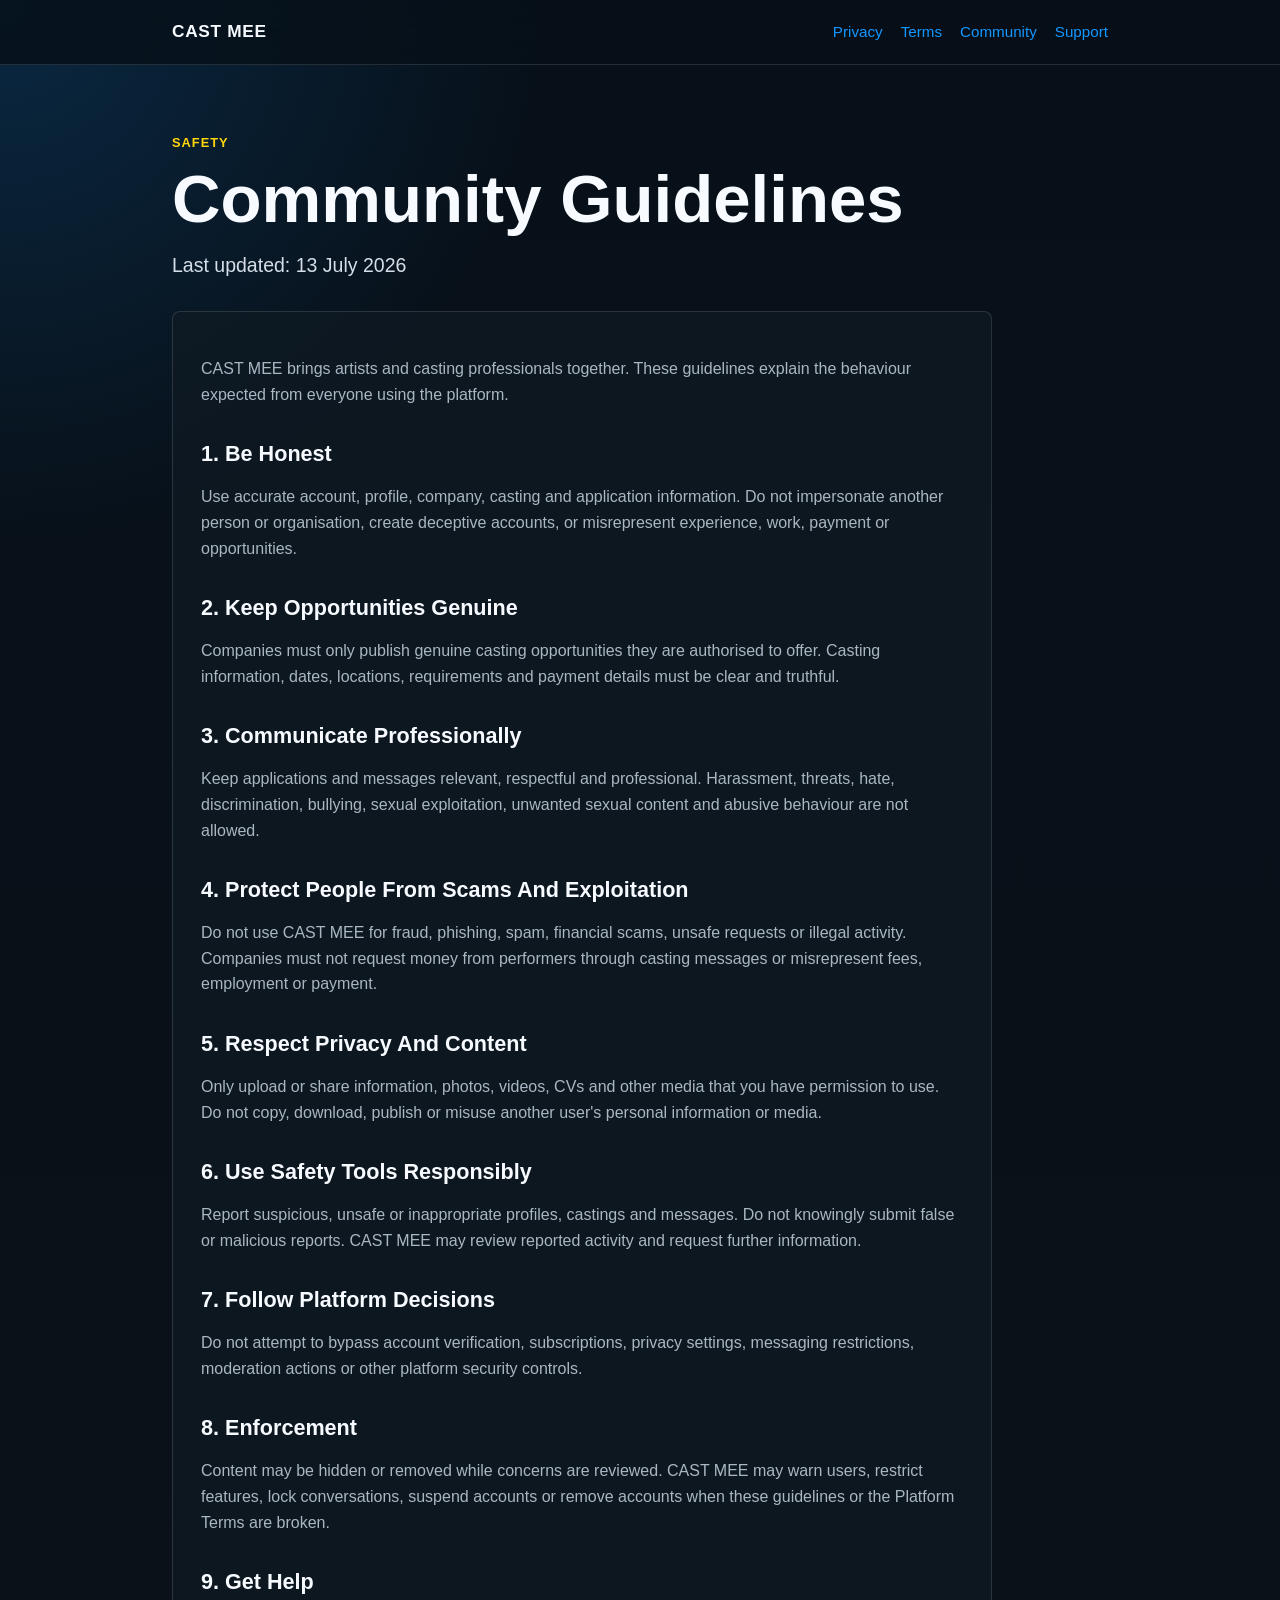
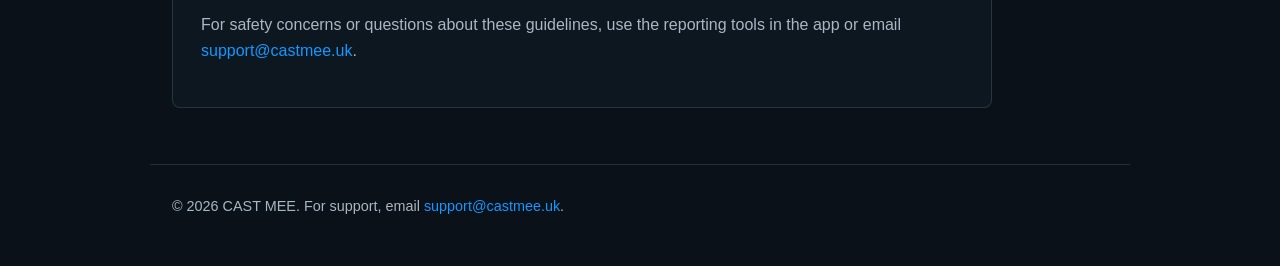
==== community/index.html @ 6f924c92 "Add CAST MEE community guidelines" ====
<!doctype html>
<html lang="en">
  <head>
    <meta charset="utf-8">
    <meta name="viewport" content="width=device-width, initial-scale=1">
    <title>Community Guidelines | CAST MEE</title>
    <meta name="description" content="CAST MEE Community Guidelines for artists and companies.">
    <link rel="stylesheet" href="../styles.css">
  </head>
  <body>
    <header class="site-header">
      <nav class="nav" aria-label="Main navigation">
        <a class="brand" href="/">CAST MEE</a>
        <div class="nav-links">
          <a href="/privacy/">Privacy</a>
          <a href="/terms/">Terms</a>
          <a href="/community/">Community</a>
          <a href="/support/">Support</a>
        </div>
      </nav>
    </header>

    <main class="content">
      <section class="page-title">
        <p class="eyebrow">Safety</p>
        <h1>Community Guidelines</h1>
        <p class="lead">Last updated: 13 July 2026</p>
      </section>

      <article class="document">
        <p>CAST MEE brings artists and casting professionals together. These guidelines explain the behaviour expected from everyone using the platform.</p>

        <h2>1. Be Honest</h2>
        <p>Use accurate account, profile, company, casting and application information. Do not impersonate another person or organisation, create deceptive accounts, or misrepresent experience, work, payment or opportunities.</p>

        <h2>2. Keep Opportunities Genuine</h2>
        <p>Companies must only publish genuine casting opportunities they are authorised to offer. Casting information, dates, locations, requirements and payment details must be clear and truthful.</p>

        <h2>3. Communicate Professionally</h2>
        <p>Keep applications and messages relevant, respectful and professional. Harassment, threats, hate, discrimination, bullying, sexual exploitation, unwanted sexual content and abusive behaviour are not allowed.</p>

        <h2>4. Protect People From Scams And Exploitation</h2>
        <p>Do not use CAST MEE for fraud, phishing, spam, financial scams, unsafe requests or illegal activity. Companies must not request money from performers through casting messages or misrepresent fees, employment or payment.</p>

        <h2>5. Respect Privacy And Content</h2>
        <p>Only upload or share information, photos, videos, CVs and other media that you have permission to use. Do not copy, download, publish or misuse another user's personal information or media.</p>

        <h2>6. Use Safety Tools Responsibly</h2>
        <p>Report suspicious, unsafe or inappropriate profiles, castings and messages. Do not knowingly submit false or malicious reports. CAST MEE may review reported activity and request further information.</p>

        <h2>7. Follow Platform Decisions</h2>
        <p>Do not attempt to bypass account verification, subscriptions, privacy settings, messaging restrictions, moderation actions or other platform security controls.</p>

        <h2>8. Enforcement</h2>
        <p>Content may be hidden or removed while concerns are reviewed. CAST MEE may warn users, restrict features, lock conversations, suspend accounts or remove accounts when these guidelines or the Platform Terms are broken.</p>

        <h2>9. Get Help</h2>
        <p>For safety concerns or questions about these guidelines, use the reporting tools in the app or email <a href="mailto:support@castmee.uk">support@castmee.uk</a>.</p>
      </article>
    </main>

    <footer class="site-footer">
      © 2026 CAST MEE. For support, email <a href="mailto:support@castmee.uk">support@castmee.uk</a>.
    </footer>
  </body>
</html>
---- styles.css ----
:root {
  color-scheme: light dark;
  --bg: #071019;
  --panel: #101a24;
  --text: #f7fbff;
  --muted: #aab6c2;
  --line: rgba(255, 255, 255, 0.12);
  --blue: #1497ff;
  --gold: #ffd60a;
}

* {
  box-sizing: border-box;
}

body {
  margin: 0;
  font-family: -apple-system, BlinkMacSystemFont, "SF Pro Display", "Segoe UI", sans-serif;
  background:
    radial-gradient(circle at top left, rgba(20, 151, 255, 0.18), transparent 34rem),
    linear-gradient(180deg, #071019 0%, #0b1118 100%);
  color: var(--text);
  line-height: 1.6;
}

a {
  color: var(--blue);
  text-decoration: none;
}

a:hover {
  text-decoration: underline;
}

.site-header {
  border-bottom: 1px solid var(--line);
  background: rgba(7, 16, 25, 0.82);
  backdrop-filter: blur(18px);
  position: sticky;
  top: 0;
  z-index: 5;
}

.nav {
  max-width: 980px;
  margin: 0 auto;
  padding: 18px 22px;
  display: flex;
  align-items: center;
  justify-content: space-between;
  gap: 18px;
}

.brand {
  font-size: 1.08rem;
  font-weight: 800;
  letter-spacing: 0.04em;
  color: var(--text);
}

.nav-links {
  display: flex;
  gap: 18px;
  flex-wrap: wrap;
  font-size: 0.95rem;
}

.hero,
.content {
  max-width: 980px;
  margin: 0 auto;
  padding: 56px 22px;
}

.hero {
  min-height: 64vh;
  display: grid;
  align-content: center;
}

.eyebrow {
  color: var(--gold);
  font-weight: 800;
  letter-spacing: 0.08em;
  text-transform: uppercase;
  font-size: 0.8rem;
}

h1 {
  max-width: 800px;
  margin: 10px 0 16px;
  font-size: clamp(2.6rem, 8vw, 5.4rem);
  line-height: 0.95;
  letter-spacing: 0;
}

h2 {
  margin: 34px 0 10px;
  font-size: 1.35rem;
  line-height: 1.25;
}

p,
li {
  color: var(--muted);
  font-size: 1rem;
}

.lead {
  max-width: 720px;
  font-size: 1.22rem;
  color: #d5dee8;
}

.card-grid {
  display: grid;
  grid-template-columns: repeat(3, minmax(0, 1fr));
  gap: 14px;
  margin-top: 30px;
}

.card {
  display: block;
  min-height: 150px;
  padding: 20px;
  border: 1px solid var(--line);
  border-radius: 8px;
  background: rgba(16, 26, 36, 0.78);
}

.card strong {
  display: block;
  color: var(--text);
  margin-bottom: 8px;
}

.page-title {
  max-width: 820px;
  margin-bottom: 30px;
}

.page-title h1 {
  font-size: clamp(2.2rem, 6vw, 4.2rem);
}

.document {
  max-width: 820px;
  padding: 28px;
  border: 1px solid var(--line);
  border-radius: 8px;
  background: rgba(16, 26, 36, 0.74);
}

.document ul {
  padding-left: 1.2rem;
}

.contact-box {
  margin-top: 20px;
  padding: 18px;
  border-radius: 8px;
  border: 1px solid rgba(20, 151, 255, 0.35);
  background: rgba(20, 151, 255, 0.1);
}

.site-footer {
  max-width: 980px;
  margin: 0 auto;
  padding: 30px 22px 48px;
  border-top: 1px solid var(--line);
  color: var(--muted);
  font-size: 0.9rem;
}

@media (max-width: 720px) {
  .nav {
    align-items: flex-start;
    flex-direction: column;
  }

  .card-grid {
    grid-template-columns: 1fr;
  }

  .hero,
  .content {
    padding-top: 38px;
  }

  .document {
    padding: 20px;
  }
}
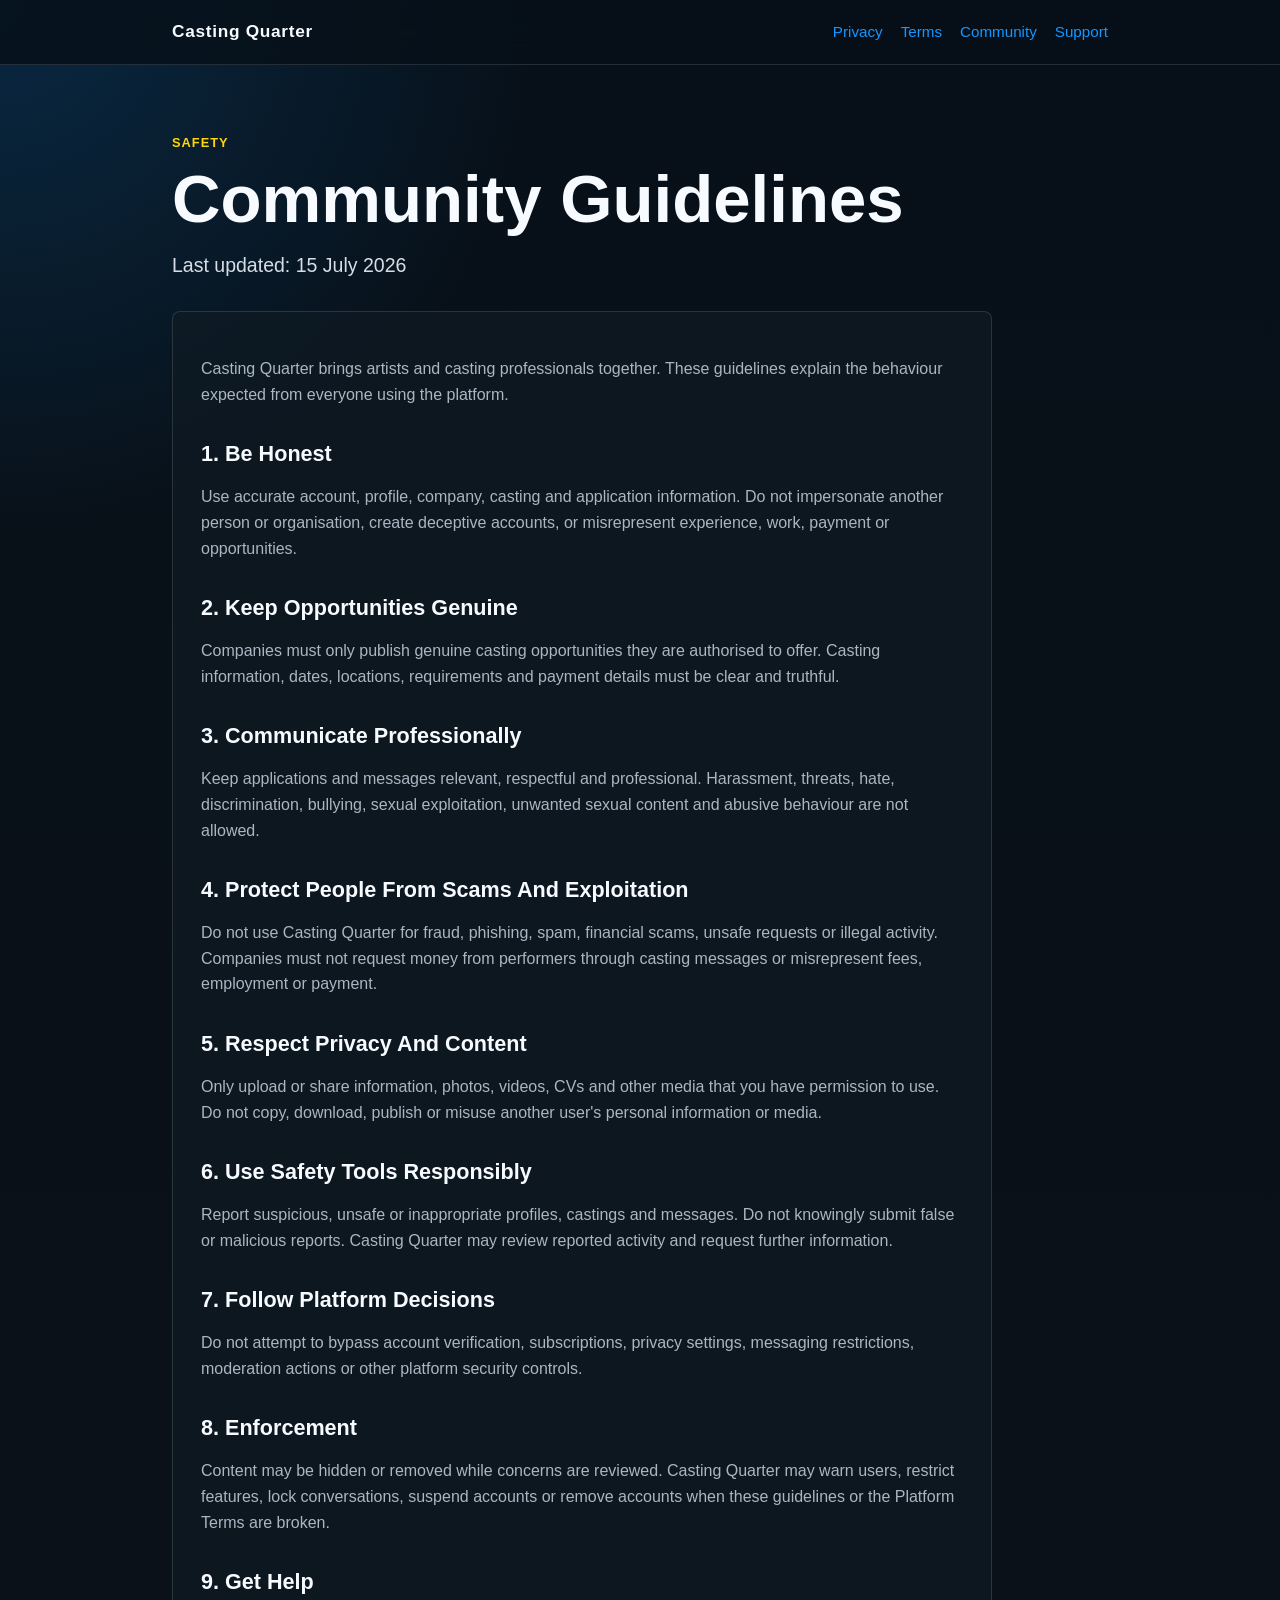
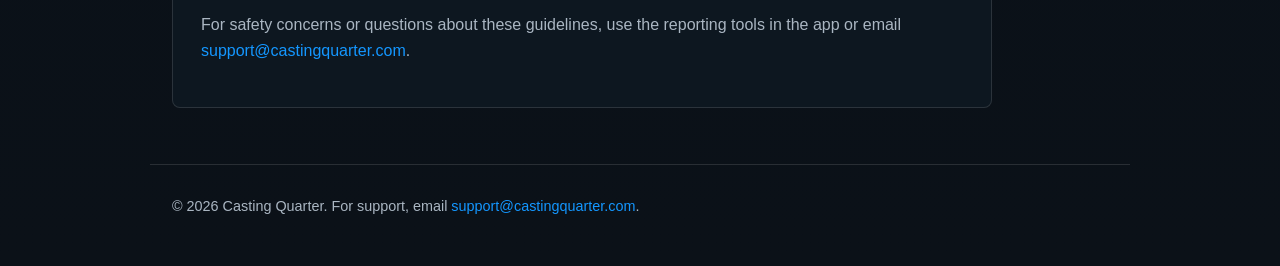
==== commit ebc6d784: "Rebrand public site as Casting Quarter" ====
--- a/community/index.html
+++ b/community/index.html
@@ -3,14 +3,14 @@
   <head>
     <meta charset="utf-8">
     <meta name="viewport" content="width=device-width, initial-scale=1">
-    <title>Community Guidelines | CAST MEE</title>
-    <meta name="description" content="CAST MEE Community Guidelines for artists and companies.">
+    <title>Community Guidelines | Casting Quarter</title>
+    <meta name="description" content="Casting Quarter Community Guidelines for artists and companies.">
     <link rel="stylesheet" href="../styles.css">
   </head>
   <body>
     <header class="site-header">
       <nav class="nav" aria-label="Main navigation">
-        <a class="brand" href="/">CAST MEE</a>
+        <a class="brand" href="/">Casting Quarter</a>
         <div class="nav-links">
           <a href="/privacy/">Privacy</a>
           <a href="/terms/">Terms</a>
@@ -24,11 +24,11 @@
       <section class="page-title">
         <p class="eyebrow">Safety</p>
         <h1>Community Guidelines</h1>
-        <p class="lead">Last updated: 13 July 2026</p>
+        <p class="lead">Last updated: 15 July 2026</p>
       </section>
 
       <article class="document">
-        <p>CAST MEE brings artists and casting professionals together. These guidelines explain the behaviour expected from everyone using the platform.</p>
+        <p>Casting Quarter brings artists and casting professionals together. These guidelines explain the behaviour expected from everyone using the platform.</p>
 
         <h2>1. Be Honest</h2>
         <p>Use accurate account, profile, company, casting and application information. Do not impersonate another person or organisation, create deceptive accounts, or misrepresent experience, work, payment or opportunities.</p>
@@ -40,27 +40,27 @@
         <p>Keep applications and messages relevant, respectful and professional. Harassment, threats, hate, discrimination, bullying, sexual exploitation, unwanted sexual content and abusive behaviour are not allowed.</p>
 
         <h2>4. Protect People From Scams And Exploitation</h2>
-        <p>Do not use CAST MEE for fraud, phishing, spam, financial scams, unsafe requests or illegal activity. Companies must not request money from performers through casting messages or misrepresent fees, employment or payment.</p>
+        <p>Do not use Casting Quarter for fraud, phishing, spam, financial scams, unsafe requests or illegal activity. Companies must not request money from performers through casting messages or misrepresent fees, employment or payment.</p>
 
         <h2>5. Respect Privacy And Content</h2>
         <p>Only upload or share information, photos, videos, CVs and other media that you have permission to use. Do not copy, download, publish or misuse another user's personal information or media.</p>
 
         <h2>6. Use Safety Tools Responsibly</h2>
-        <p>Report suspicious, unsafe or inappropriate profiles, castings and messages. Do not knowingly submit false or malicious reports. CAST MEE may review reported activity and request further information.</p>
+        <p>Report suspicious, unsafe or inappropriate profiles, castings and messages. Do not knowingly submit false or malicious reports. Casting Quarter may review reported activity and request further information.</p>
 
         <h2>7. Follow Platform Decisions</h2>
         <p>Do not attempt to bypass account verification, subscriptions, privacy settings, messaging restrictions, moderation actions or other platform security controls.</p>
 
         <h2>8. Enforcement</h2>
-        <p>Content may be hidden or removed while concerns are reviewed. CAST MEE may warn users, restrict features, lock conversations, suspend accounts or remove accounts when these guidelines or the Platform Terms are broken.</p>
+        <p>Content may be hidden or removed while concerns are reviewed. Casting Quarter may warn users, restrict features, lock conversations, suspend accounts or remove accounts when these guidelines or the Platform Terms are broken.</p>
 
         <h2>9. Get Help</h2>
-        <p>For safety concerns or questions about these guidelines, use the reporting tools in the app or email <a href="mailto:support@castmee.uk">support@castmee.uk</a>.</p>
+        <p>For safety concerns or questions about these guidelines, use the reporting tools in the app or email <a href="mailto:support@castingquarter.com">support@castingquarter.com</a>.</p>
       </article>
     </main>
 
     <footer class="site-footer">
-      © 2026 CAST MEE. For support, email <a href="mailto:support@castmee.uk">support@castmee.uk</a>.
+      © 2026 Casting Quarter. For support, email <a href="mailto:support@castingquarter.com">support@castingquarter.com</a>.
     </footer>
   </body>
 </html>
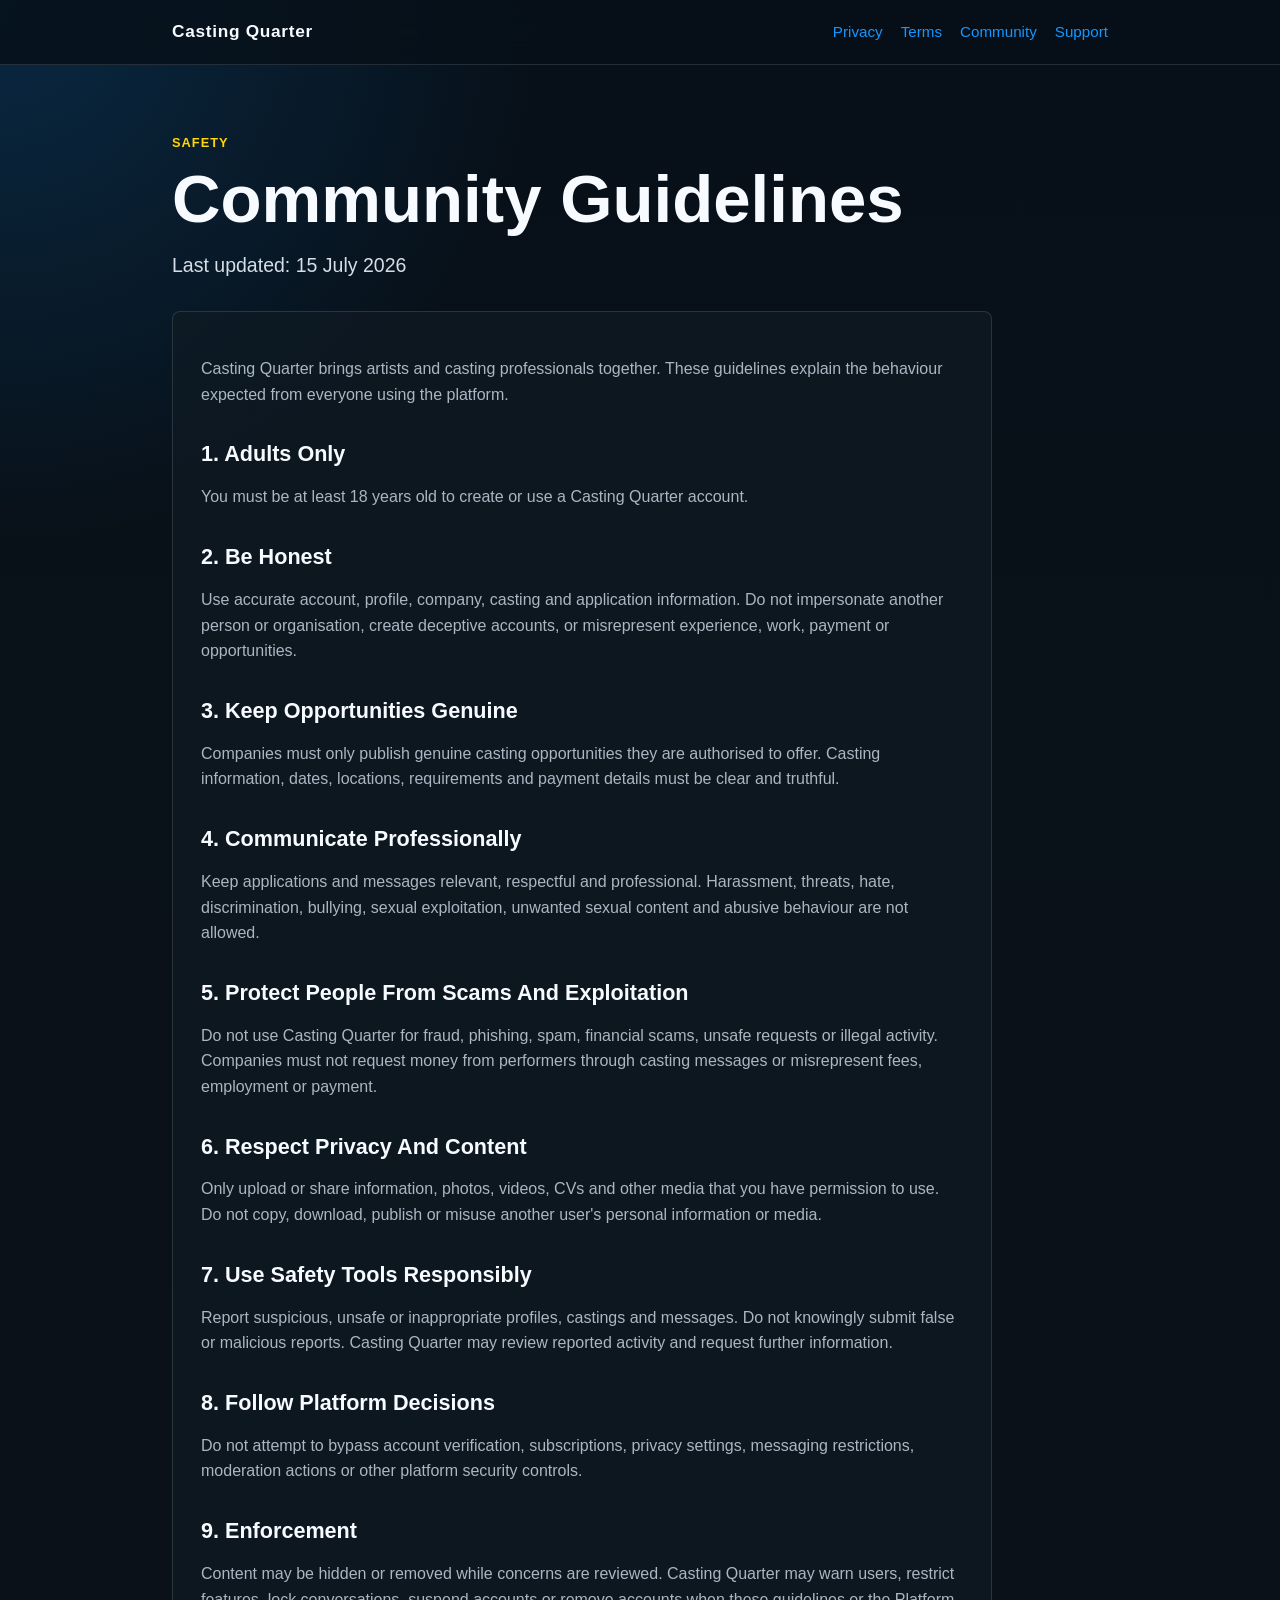
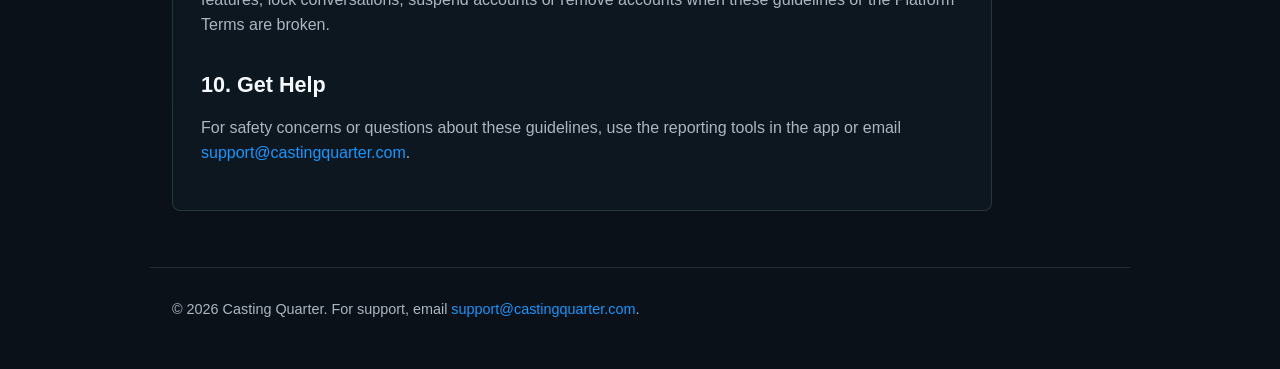
==== commit f5c10ae2: "Complete Casting Quarter website and legal rebrand" ====
--- a/community/index.html
+++ b/community/index.html
@@ -5,6 +5,7 @@
     <meta name="viewport" content="width=device-width, initial-scale=1">
     <title>Community Guidelines | Casting Quarter</title>
     <meta name="description" content="Casting Quarter Community Guidelines for artists and companies.">
+    <link rel="canonical" href="https://castingquarter.com/community/">
     <link rel="stylesheet" href="../styles.css">
   </head>
   <body>
@@ -30,31 +31,34 @@
       <article class="document">
         <p>Casting Quarter brings artists and casting professionals together. These guidelines explain the behaviour expected from everyone using the platform.</p>
 
-        <h2>1. Be Honest</h2>
+        <h2>1. Adults Only</h2>
+        <p>You must be at least 18 years old to create or use a Casting Quarter account.</p>
+
+        <h2>2. Be Honest</h2>
         <p>Use accurate account, profile, company, casting and application information. Do not impersonate another person or organisation, create deceptive accounts, or misrepresent experience, work, payment or opportunities.</p>
 
-        <h2>2. Keep Opportunities Genuine</h2>
+        <h2>3. Keep Opportunities Genuine</h2>
         <p>Companies must only publish genuine casting opportunities they are authorised to offer. Casting information, dates, locations, requirements and payment details must be clear and truthful.</p>
 
-        <h2>3. Communicate Professionally</h2>
+        <h2>4. Communicate Professionally</h2>
         <p>Keep applications and messages relevant, respectful and professional. Harassment, threats, hate, discrimination, bullying, sexual exploitation, unwanted sexual content and abusive behaviour are not allowed.</p>
 
-        <h2>4. Protect People From Scams And Exploitation</h2>
+        <h2>5. Protect People From Scams And Exploitation</h2>
         <p>Do not use Casting Quarter for fraud, phishing, spam, financial scams, unsafe requests or illegal activity. Companies must not request money from performers through casting messages or misrepresent fees, employment or payment.</p>
 
-        <h2>5. Respect Privacy And Content</h2>
+        <h2>6. Respect Privacy And Content</h2>
         <p>Only upload or share information, photos, videos, CVs and other media that you have permission to use. Do not copy, download, publish or misuse another user's personal information or media.</p>
 
-        <h2>6. Use Safety Tools Responsibly</h2>
+        <h2>7. Use Safety Tools Responsibly</h2>
         <p>Report suspicious, unsafe or inappropriate profiles, castings and messages. Do not knowingly submit false or malicious reports. Casting Quarter may review reported activity and request further information.</p>
 
-        <h2>7. Follow Platform Decisions</h2>
+        <h2>8. Follow Platform Decisions</h2>
         <p>Do not attempt to bypass account verification, subscriptions, privacy settings, messaging restrictions, moderation actions or other platform security controls.</p>
 
-        <h2>8. Enforcement</h2>
+        <h2>9. Enforcement</h2>
         <p>Content may be hidden or removed while concerns are reviewed. Casting Quarter may warn users, restrict features, lock conversations, suspend accounts or remove accounts when these guidelines or the Platform Terms are broken.</p>
 
-        <h2>9. Get Help</h2>
+        <h2>10. Get Help</h2>
         <p>For safety concerns or questions about these guidelines, use the reporting tools in the app or email <a href="mailto:support@castingquarter.com">support@castingquarter.com</a>.</p>
       </article>
     </main>
